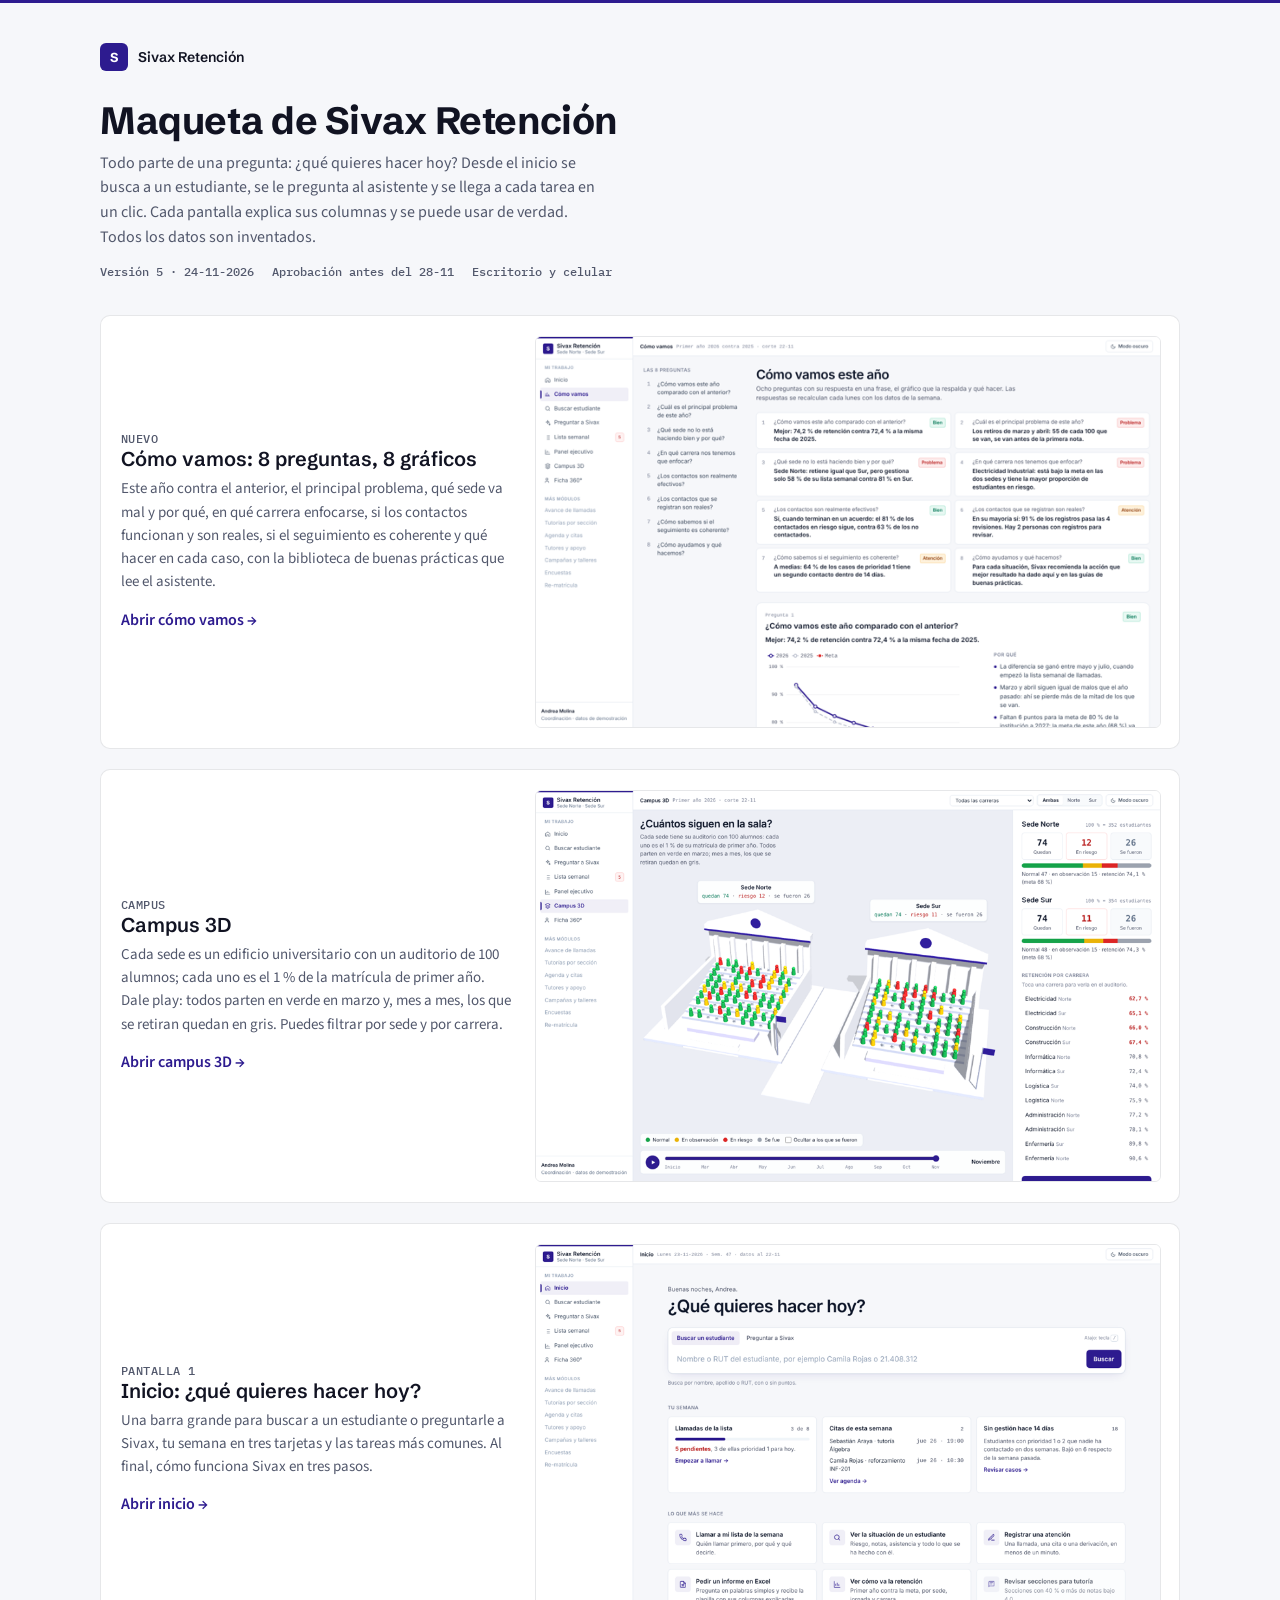
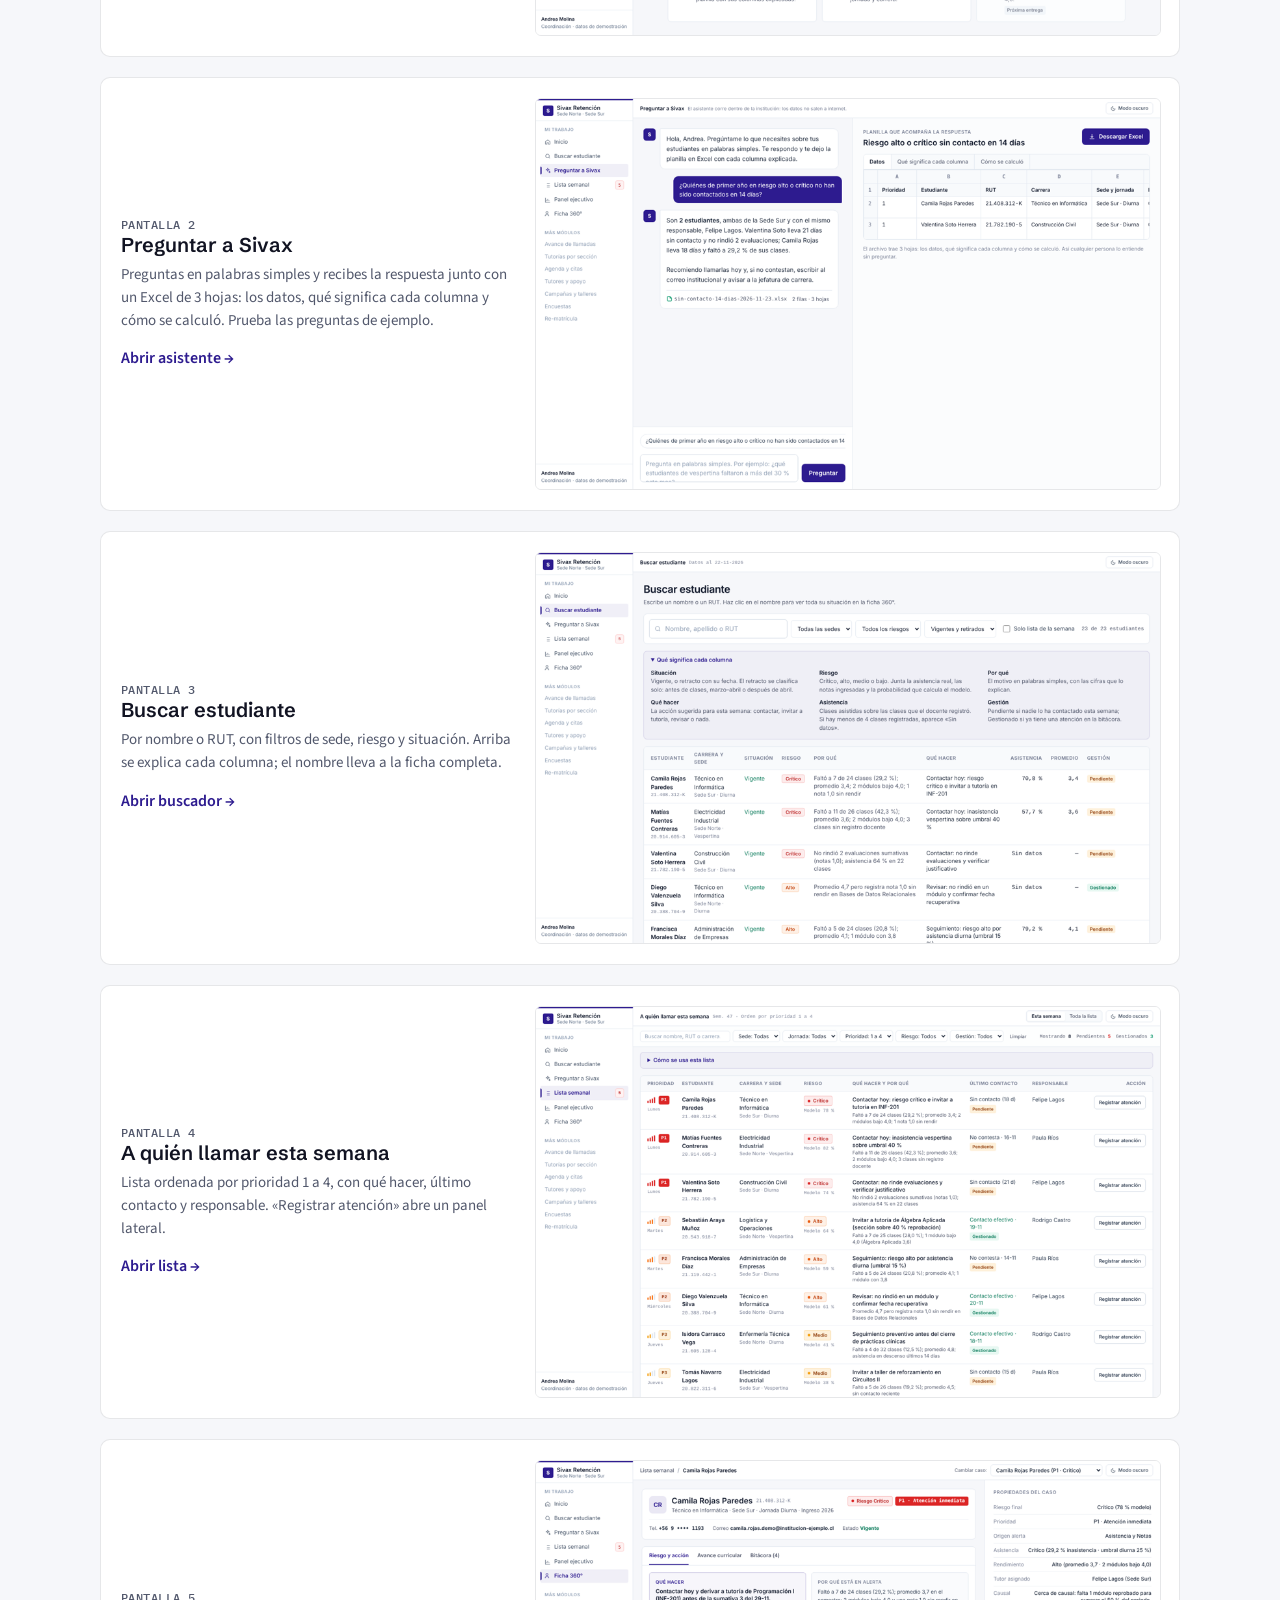
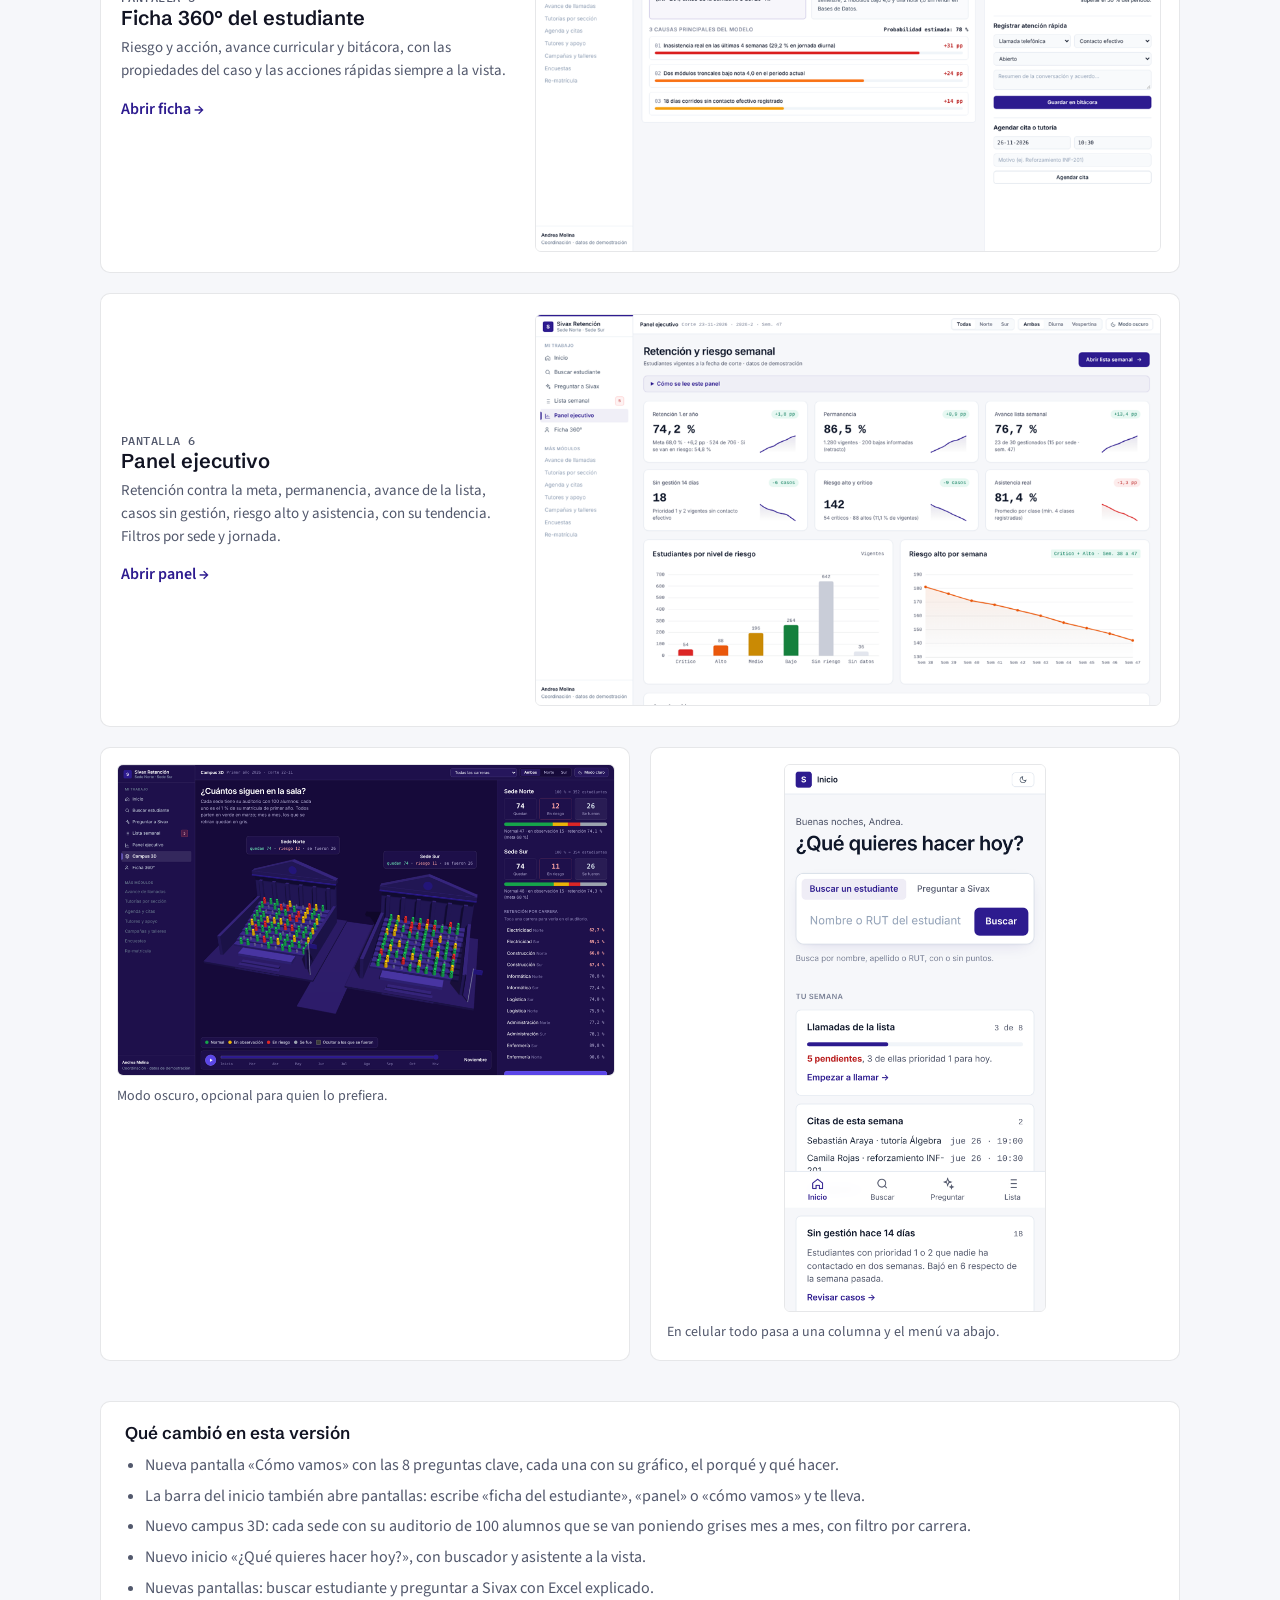
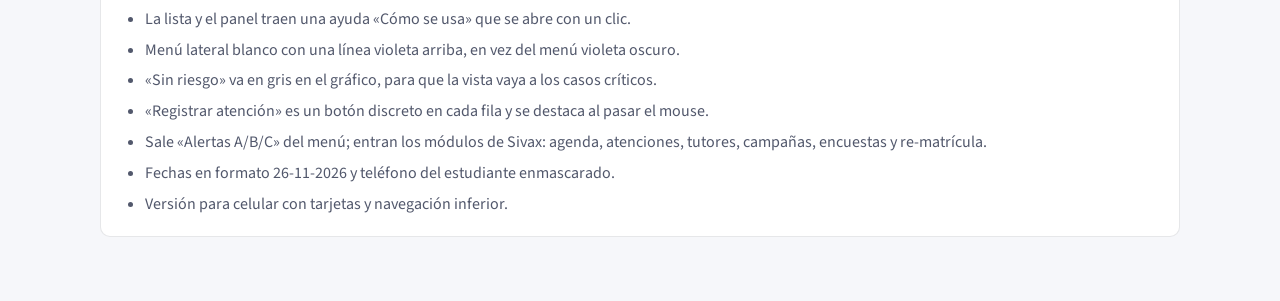
==== index.html @ 473eef45 "Publicar maqueta interactiva de Sivax Retención" ====
<!doctype html>
<html lang="es-CL">
<head>
  <meta charset="utf-8">
  <meta name="viewport" content="width=device-width, initial-scale=1, viewport-fit=cover">
  <title>Maqueta Sivax Retención</title>
  <link rel="icon" type="image/svg+xml" href="favicon.svg">
  <link rel="stylesheet" href="https://fonts.googleapis.com/css2?family=Schibsted+Grotesk:wght@600;700&family=Source+Sans+3:wght@400;600&family=IBM+Plex+Mono:wght@500&display=swap">
  <style>
  /* Portada sobria: lista de pantallas con su captura, ancho de lectura */
  :root {
    color-scheme: light; box-sizing: border-box;
    padding-top: env(safe-area-inset-top, 0px); padding-bottom: env(safe-area-inset-bottom, 0px);
    --bg: #f6f7fa; --surface: #ffffff; --fg: #111322; --muted: #52586c;
    --line: rgba(15,23,42,.10); --brand: #2d1b8f; --brand-soft: rgba(45,27,143,.07);
    --display: "Schibsted Grotesk", system-ui, sans-serif;
    --body: "Source Sans 3", system-ui, sans-serif;
    --mono: "IBM Plex Mono", ui-monospace, monospace;
  }
  html { scroll-padding-top: env(safe-area-inset-top, 0px); }
  img { max-width: 100%; }
  [hidden]:not([hidden="until-found" i]) { display: none !important; }
  @media (prefers-color-scheme: dark) { :root:not([data-theme="light"]) {
    --bg: #160a3a; --surface: #1e104b; --fg: #f3f2fb; --muted: #b3add4;
    --line: rgba(255,255,255,.12); --brand: #a99cfa; --brand-soft: rgba(139,124,246,.14); color-scheme: dark } }
  :root[data-theme="dark"] {
    --bg: #160a3a; --surface: #1e104b; --fg: #f3f2fb; --muted: #b3add4;
    --line: rgba(255,255,255,.12); --brand: #a99cfa; --brand-soft: rgba(139,124,246,.14); color-scheme: dark }
  body { margin: 0; padding: 0; background: var(--bg); color: var(--fg); font: 16px/1.55 var(--body); }
  .wrap { max-width: 1080px; margin: 0 auto; padding-block: 40px 64px;
    padding-left: max(16px, env(safe-area-inset-left, 0px)); padding-right: max(16px, env(safe-area-inset-right, 0px)); }
  .top { border-top: 3px solid var(--brand); }
  .marca { display: flex; align-items: center; gap: 10px; font: 600 14px var(--display); }
  .marca b { width: 28px; height: 28px; border-radius: 6px; background: #2d1b8f; color: #fff; display: grid; place-items: center; font-size: 13px; }
  h1 { font: 700 clamp(28px, 4vw, 38px)/1.15 var(--display); margin: 28px 0 8px; text-wrap: balance; letter-spacing: -.01em; }
  .bajada { color: var(--muted); max-width: 62ch; margin: 0; }
  .meta { font: 500 12px var(--mono); color: var(--muted); margin-top: 14px; display: flex; flex-wrap: wrap; gap: 8px 18px; }
  .pantallas { display: grid; gap: 20px; margin-top: 36px; }
  .p { display: grid; grid-template-columns: minmax(0, 1fr) minmax(0, 1.6fr); gap: 24px; align-items: center;
    background: var(--surface); border: 1px solid var(--line); border-radius: 10px; padding: 20px; color: inherit; text-decoration: none; }
  .p:hover, .p:focus-visible { border-color: var(--brand); outline: none; }
  .p img { width: 100%; border: 1px solid var(--line); border-radius: 6px; display: block; }
  .p h2 { font: 600 20px var(--display); margin: 0 0 6px; }
  .p p { margin: 0; color: var(--muted); font-size: 15px; }
  .p .ir { margin-top: 14px; font-weight: 600; color: var(--brand); }
  .num { font: 500 12px var(--mono); color: var(--muted); letter-spacing: .04em; text-transform: uppercase; }
  .cambios { margin-top: 40px; background: var(--surface); border: 1px solid var(--line); border-radius: 10px; padding: 20px 24px; }
  .cambios h2 { font: 600 17px var(--display); margin: 0 0 10px; }
  .cambios ul { margin: 0; padding-left: 20px; color: var(--muted); display: grid; gap: 6px; }
  .extra { display: grid; grid-template-columns: 1fr 1fr; gap: 20px; margin-top: 20px; }
  .extra figure { margin: 0; background: var(--surface); border: 1px solid var(--line); border-radius: 10px; padding: 16px; }
  .extra img { width: 100%; border-radius: 6px; border: 1px solid var(--line); display: block; }
  .extra .movil img { max-width: 260px; margin: 0 auto; }
  figcaption { font-size: 14px; color: var(--muted); margin-top: 10px; }
  @media (max-width: 720px) { .p, .extra { grid-template-columns: 1fr; } }
  </style>
</head>
<body>
<div class="top"></div>
<div class="wrap">
  <div class="marca"><b>S</b>Sivax Retención</div>
  <h1>Maqueta de Sivax Retención</h1>
  <p class="bajada">Todo parte de una pregunta: ¿qué quieres hacer hoy? Desde el inicio se busca a un estudiante, se le pregunta al asistente y se llega a cada tarea en un clic. Cada pantalla explica sus columnas y se puede usar de verdad. Todos los datos son inventados.</p>
  <div class="meta"><span>Versión 5 · 24-11-2026</span><span>Aprobación antes del 28-11</span><span>Escritorio y celular</span></div>

  <div class="pantallas">
    <a class="p" href="diagnostico.html">
      <div><div class="num">Nuevo</div><h2>Cómo vamos: 8 preguntas, 8 gráficos</h2><p>Este año contra el anterior, el principal problema, qué sede va mal y por qué, en qué carrera enfocarse, si los contactos funcionan y son reales, si el seguimiento es coherente y qué hacer en cada caso, con la biblioteca de buenas prácticas que lee el asistente.</p><div class="ir">Abrir cómo vamos →</div></div>
      <img src="img/diagnostico.png" alt="Captura de cómo vamos">
    </a>
    <a class="p" href="campus3d.html">
      <div><div class="num">Campus</div><h2>Campus 3D</h2><p>Cada sede es un edificio universitario con un auditorio de 100 alumnos; cada uno es el 1 % de la matrícula de primer año. Dale play: todos parten en verde en marzo y, mes a mes, los que se retiran quedan en gris. Puedes filtrar por sede y por carrera.</p><div class="ir">Abrir campus 3D →</div></div>
      <img src="img/campus3d.png" alt="Captura del campus 3D">
    </a>
    <a class="p" href="inicio.html">
      <div><div class="num">Pantalla 1</div><h2>Inicio: ¿qué quieres hacer hoy?</h2><p>Una barra grande para buscar a un estudiante o preguntarle a Sivax, tu semana en tres tarjetas y las tareas más comunes. Al final, cómo funciona Sivax en tres pasos.</p><div class="ir">Abrir inicio →</div></div>
      <img src="img/inicio.png" alt="Captura del inicio">
    </a>
    <a class="p" href="asistente.html">
      <div><div class="num">Pantalla 2</div><h2>Preguntar a Sivax</h2><p>Preguntas en palabras simples y recibes la respuesta junto con un Excel de 3 hojas: los datos, qué significa cada columna y cómo se calculó. Prueba las preguntas de ejemplo.</p><div class="ir">Abrir asistente →</div></div>
      <img src="img/asistente.png" alt="Captura del asistente">
    </a>
    <a class="p" href="buscar.html">
      <div><div class="num">Pantalla 3</div><h2>Buscar estudiante</h2><p>Por nombre o RUT, con filtros de sede, riesgo y situación. Arriba se explica cada columna; el nombre lleva a la ficha completa.</p><div class="ir">Abrir buscador →</div></div>
      <img src="img/buscar.png" alt="Captura del buscador">
    </a>
    <a class="p" href="lista.html">
      <div><div class="num">Pantalla 4</div><h2>A quién llamar esta semana</h2><p>Lista ordenada por prioridad 1 a 4, con qué hacer, último contacto y responsable. «Registrar atención» abre un panel lateral.</p><div class="ir">Abrir lista →</div></div>
      <img src="img/lista.png" alt="Captura de la lista semanal">
    </a>
    <a class="p" href="ficha.html">
      <div><div class="num">Pantalla 5</div><h2>Ficha 360° del estudiante</h2><p>Riesgo y acción, avance curricular y bitácora, con las propiedades del caso y las acciones rápidas siempre a la vista.</p><div class="ir">Abrir ficha →</div></div>
      <img src="img/ficha.png" alt="Captura de la ficha 360°">
    </a>
    <a class="p" href="panel.html">
      <div><div class="num">Pantalla 6</div><h2>Panel ejecutivo</h2><p>Retención contra la meta, permanencia, avance de la lista, casos sin gestión, riesgo alto y asistencia, con su tendencia. Filtros por sede y jornada.</p><div class="ir">Abrir panel →</div></div>
      <img src="img/panel.png" alt="Captura del panel ejecutivo">
    </a>
  </div>

  <div class="extra">
    <figure><img src="img/campus3d-dark.png" alt="Campus 3D en modo oscuro"><figcaption>Modo oscuro, opcional para quien lo prefiera.</figcaption></figure>
    <figure class="movil"><img src="img/inicio-m.png" alt="Inicio en celular"><figcaption>En celular todo pasa a una columna y el menú va abajo.</figcaption></figure>
  </div>

  <section class="cambios">
    <h2>Qué cambió en esta versión</h2>
    <ul>
      <li>Nueva pantalla «Cómo vamos» con las 8 preguntas clave, cada una con su gráfico, el porqué y qué hacer.</li>
      <li>La barra del inicio también abre pantallas: escribe «ficha del estudiante», «panel» o «cómo vamos» y te lleva.</li>
      <li>Nuevo campus 3D: cada sede con su auditorio de 100 alumnos que se van poniendo grises mes a mes, con filtro por carrera.</li>
      <li>Nuevo inicio «¿Qué quieres hacer hoy?», con buscador y asistente a la vista.</li>
      <li>Nuevas pantallas: buscar estudiante y preguntar a Sivax con Excel explicado.</li>
      <li>La lista y el panel traen una ayuda «Cómo se usa» que se abre con un clic.</li>
      <li>Menú lateral blanco con una línea violeta arriba, en vez del menú violeta oscuro.</li>
      <li>«Sin riesgo» va en gris en el gráfico, para que la vista vaya a los casos críticos.</li>
      <li>«Registrar atención» es un botón discreto en cada fila y se destaca al pasar el mouse.</li>
      <li>Sale «Alertas A/B/C» del menú; entran los módulos de Sivax: agenda, atenciones, tutores, campañas, encuestas y re-matrícula.</li>
      <li>Fechas en formato 26-11-2026 y teléfono del estudiante enmascarado.</li>
      <li>Versión para celular con tarjetas y navegación inferior.</li>
    </ul>
  </section>
</div>

</body></html>
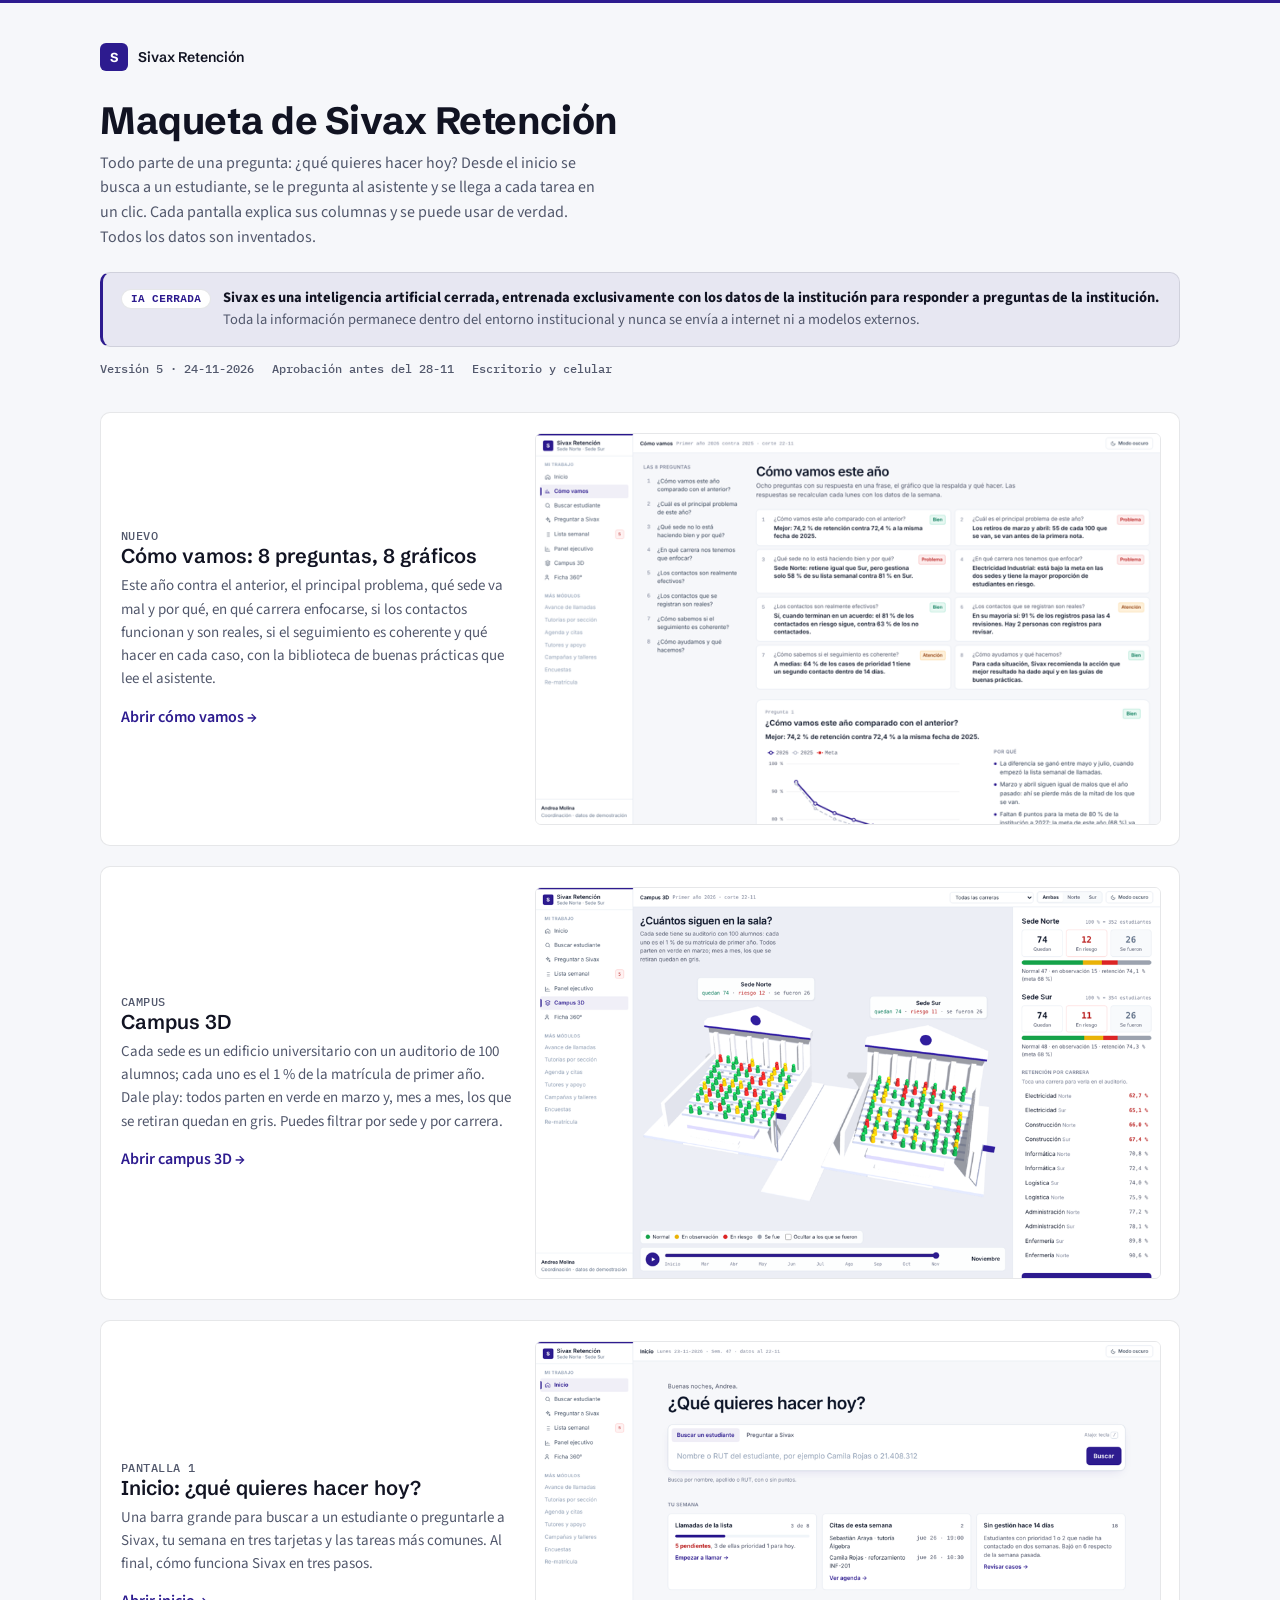
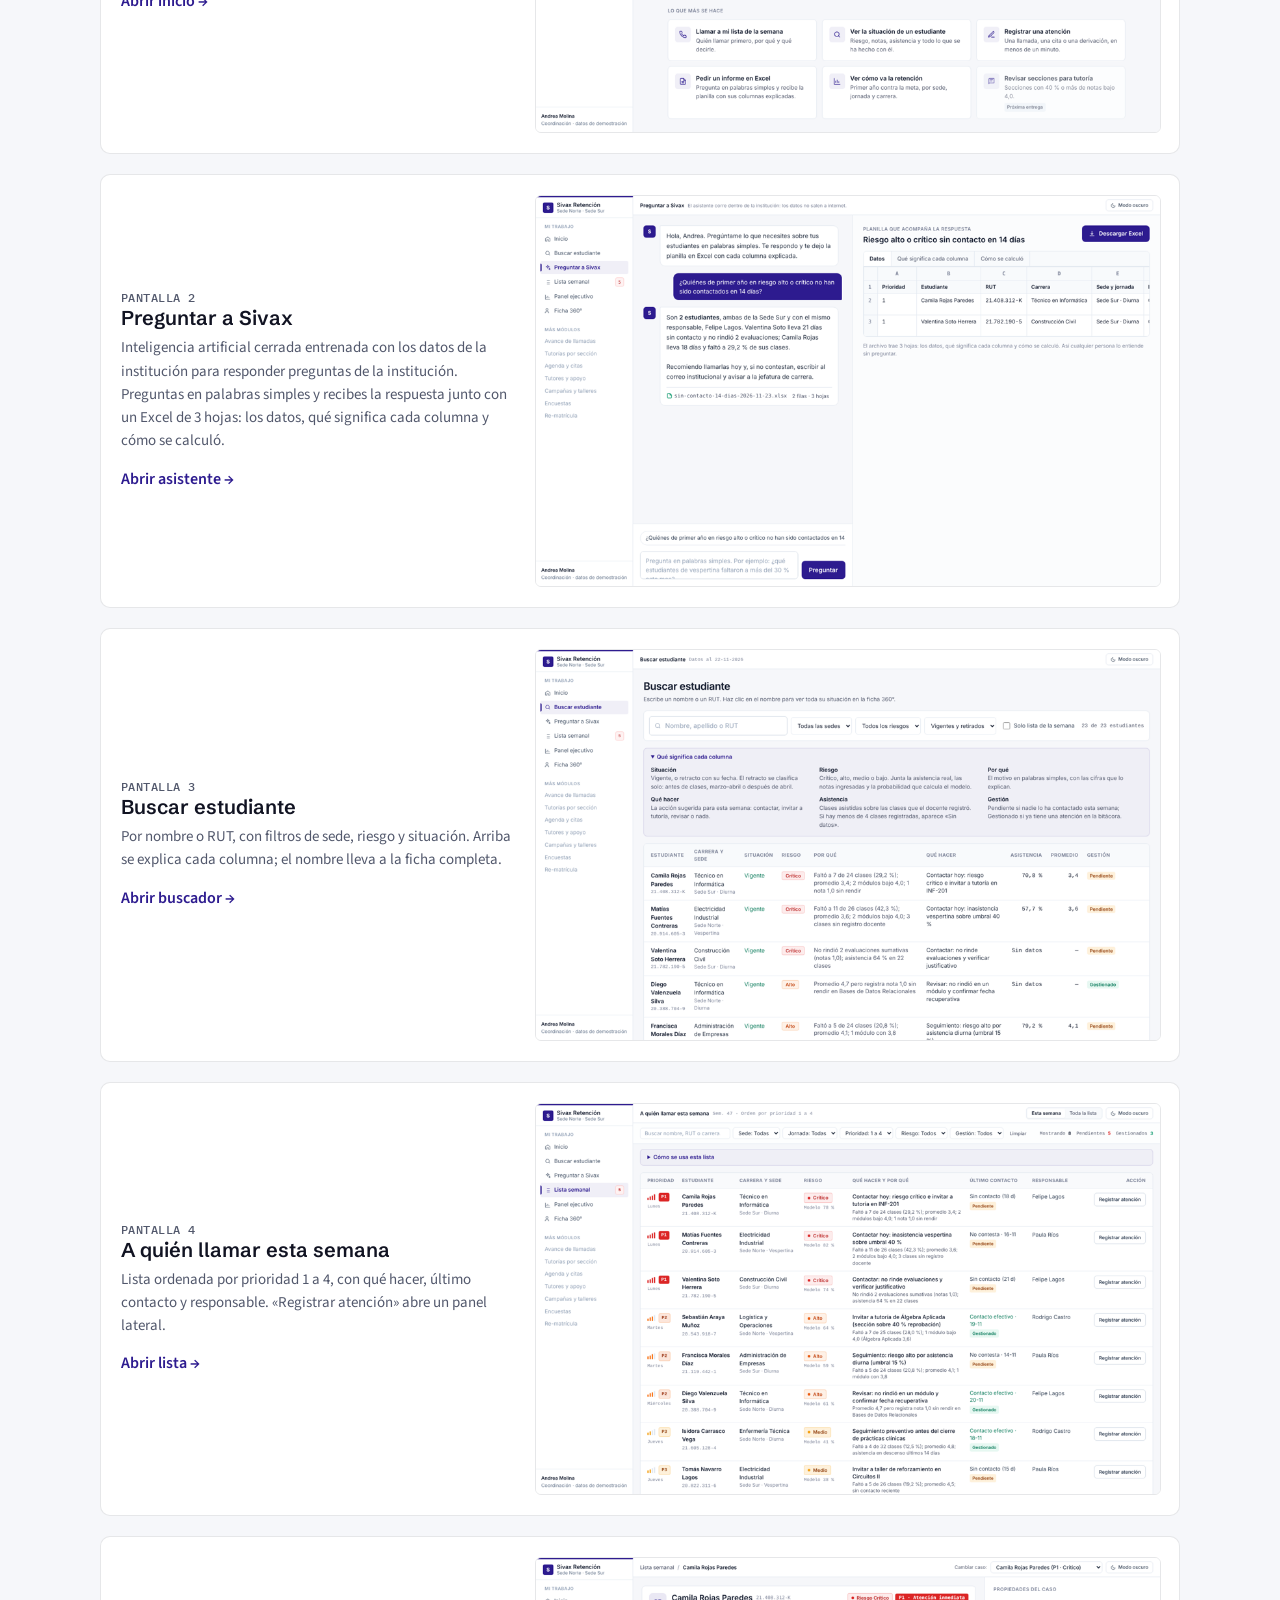
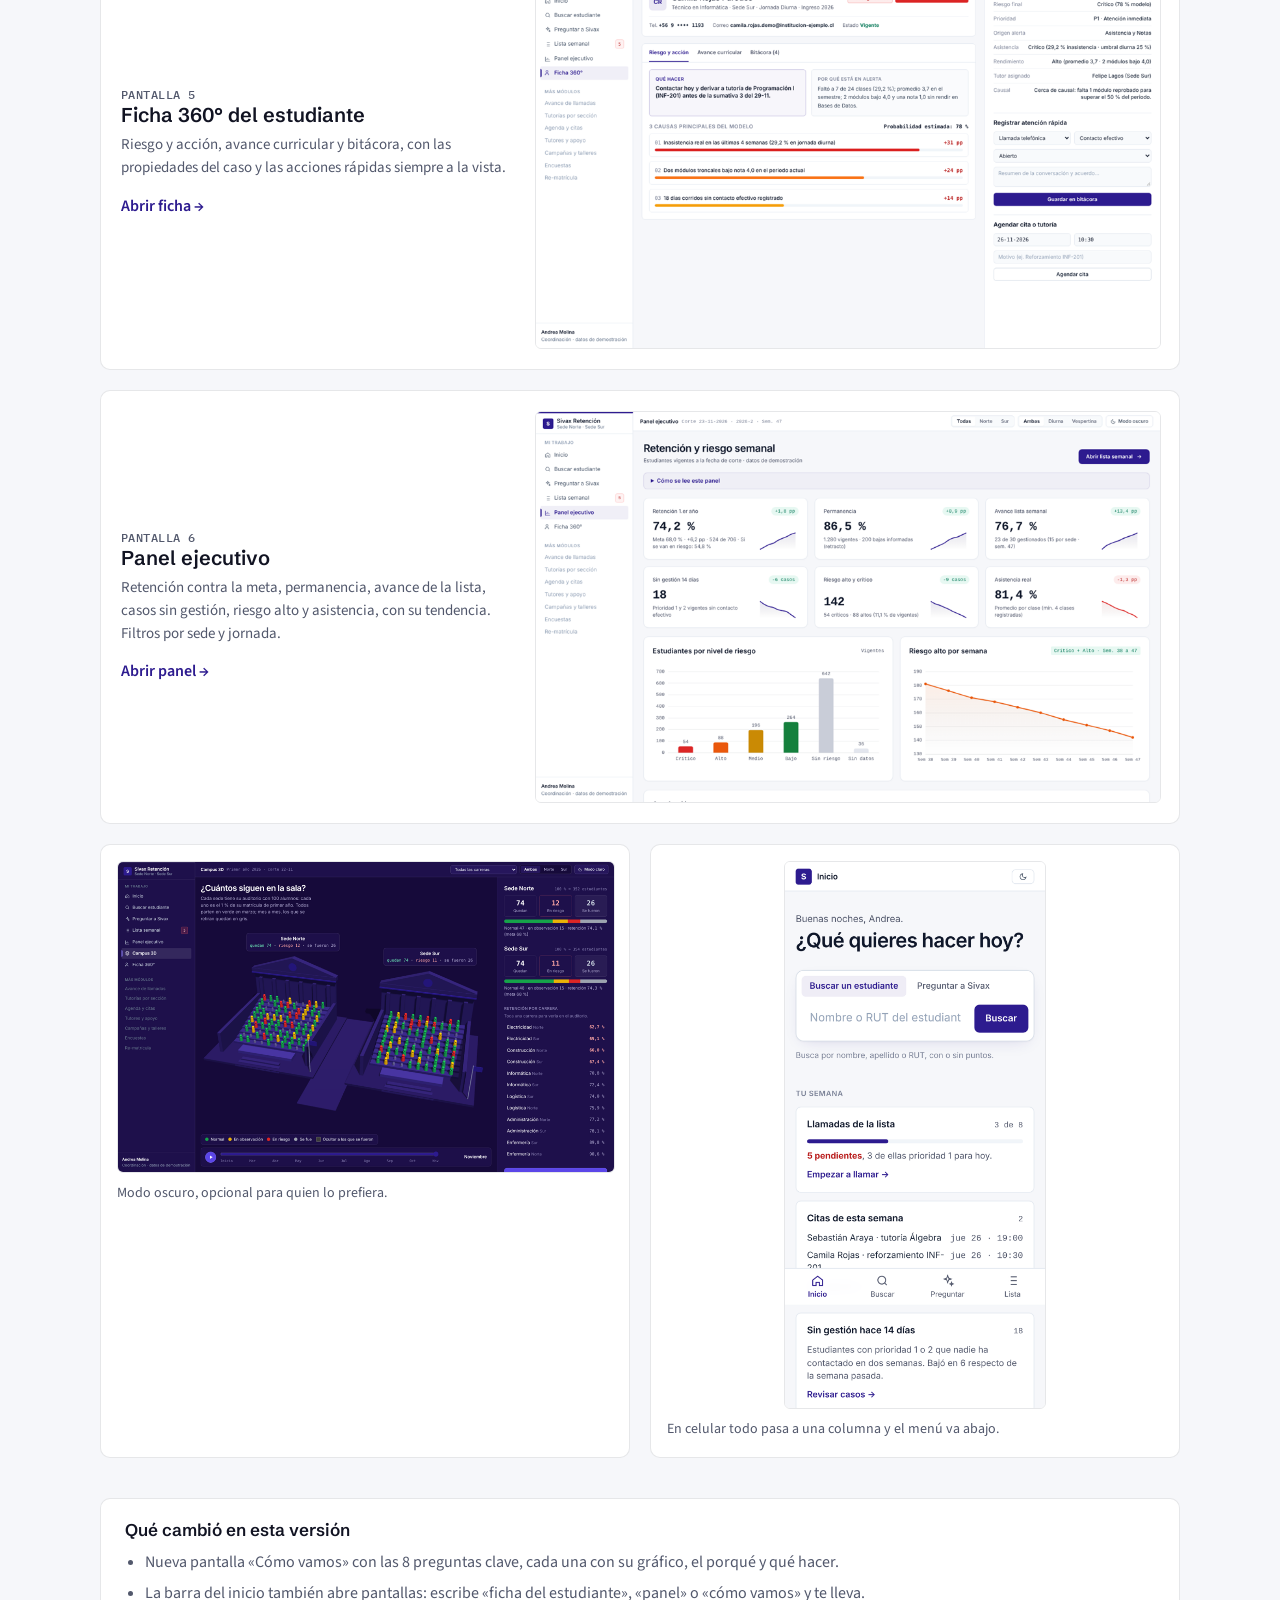
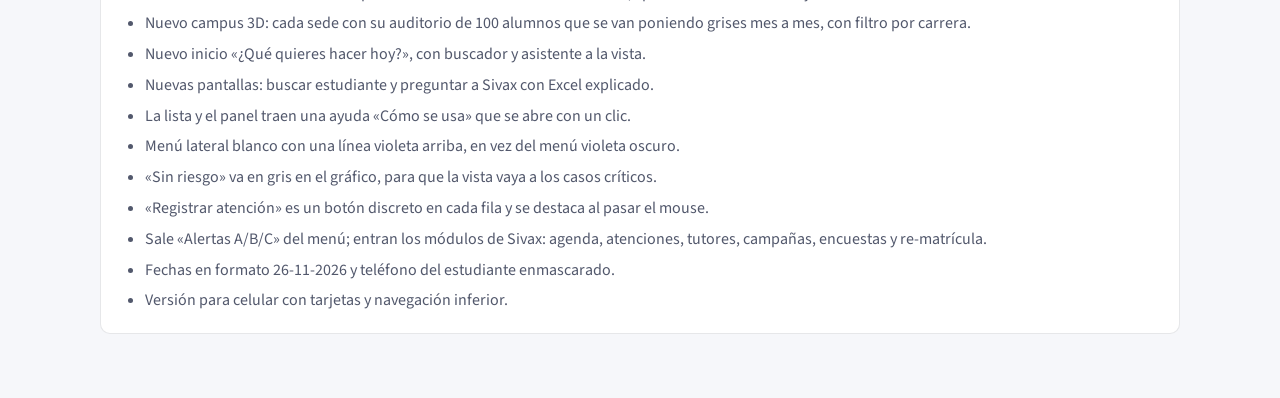
==== commit 1ec5a91f: "Corregir carga local de ECharts y agregar descripción de Sivax como IA cerrada institucional" ====
--- a/index.html
+++ b/index.html
@@ -52,7 +52,11 @@
   .extra img { width: 100%; border-radius: 6px; border: 1px solid var(--line); display: block; }
   .extra .movil img { max-width: 260px; margin: 0 auto; }
   figcaption { font-size: 14px; color: var(--muted); margin-top: 10px; }
-  @media (max-width: 720px) { .p, .extra { grid-template-columns: 1fr; } }
+  .ia-banner { margin-top: 22px; background: var(--brand-soft); border: 1px solid var(--line); border-left: 3px solid var(--brand); border-radius: 10px; padding: 14px 18px; display: flex; gap: 12px; align-items: flex-start; }
+  .ia-banner strong { color: var(--fg); }
+  .ia-banner p { margin: 0; font-size: 14.5px; color: var(--muted); }
+  .ia-tag { font: 600 11px var(--mono); text-transform: uppercase; letter-spacing: .04em; color: var(--brand); background: var(--surface); border: 1px solid var(--line); border-radius: 999px; padding: 3px 9px; white-space: nowrap; flex-shrink: 0; margin-top: 2px; }
+  @media (max-width: 720px) { .p, .extra { grid-template-columns: 1fr; } .ia-banner { flex-direction: column; gap: 8px; } }
   </style>
 </head>
 <body>
@@ -61,6 +65,10 @@
   <div class="marca"><b>S</b>Sivax Retención</div>
   <h1>Maqueta de Sivax Retención</h1>
   <p class="bajada">Todo parte de una pregunta: ¿qué quieres hacer hoy? Desde el inicio se busca a un estudiante, se le pregunta al asistente y se llega a cada tarea en un clic. Cada pantalla explica sus columnas y se puede usar de verdad. Todos los datos son inventados.</p>
+  <div class="ia-banner" role="note">
+    <span class="ia-tag">IA cerrada</span>
+    <p><strong>Sivax es una inteligencia artificial cerrada, entrenada exclusivamente con los datos de la institución para responder a preguntas de la institución.</strong> Toda la información permanece dentro del entorno institucional y nunca se envía a internet ni a modelos externos.</p>
+  </div>
   <div class="meta"><span>Versión 5 · 24-11-2026</span><span>Aprobación antes del 28-11</span><span>Escritorio y celular</span></div>
 
   <div class="pantallas">
@@ -77,7 +85,7 @@
       <img src="img/inicio.png" alt="Captura del inicio">
     </a>
     <a class="p" href="asistente.html">
-      <div><div class="num">Pantalla 2</div><h2>Preguntar a Sivax</h2><p>Preguntas en palabras simples y recibes la respuesta junto con un Excel de 3 hojas: los datos, qué significa cada columna y cómo se calculó. Prueba las preguntas de ejemplo.</p><div class="ir">Abrir asistente →</div></div>
+      <div><div class="num">Pantalla 2</div><h2>Preguntar a Sivax</h2><p>Inteligencia artificial cerrada entrenada con los datos de la institución para responder preguntas de la institución. Preguntas en palabras simples y recibes la respuesta junto con un Excel de 3 hojas: los datos, qué significa cada columna y cómo se calculó.</p><div class="ir">Abrir asistente →</div></div>
       <img src="img/asistente.png" alt="Captura del asistente">
     </a>
     <a class="p" href="buscar.html">
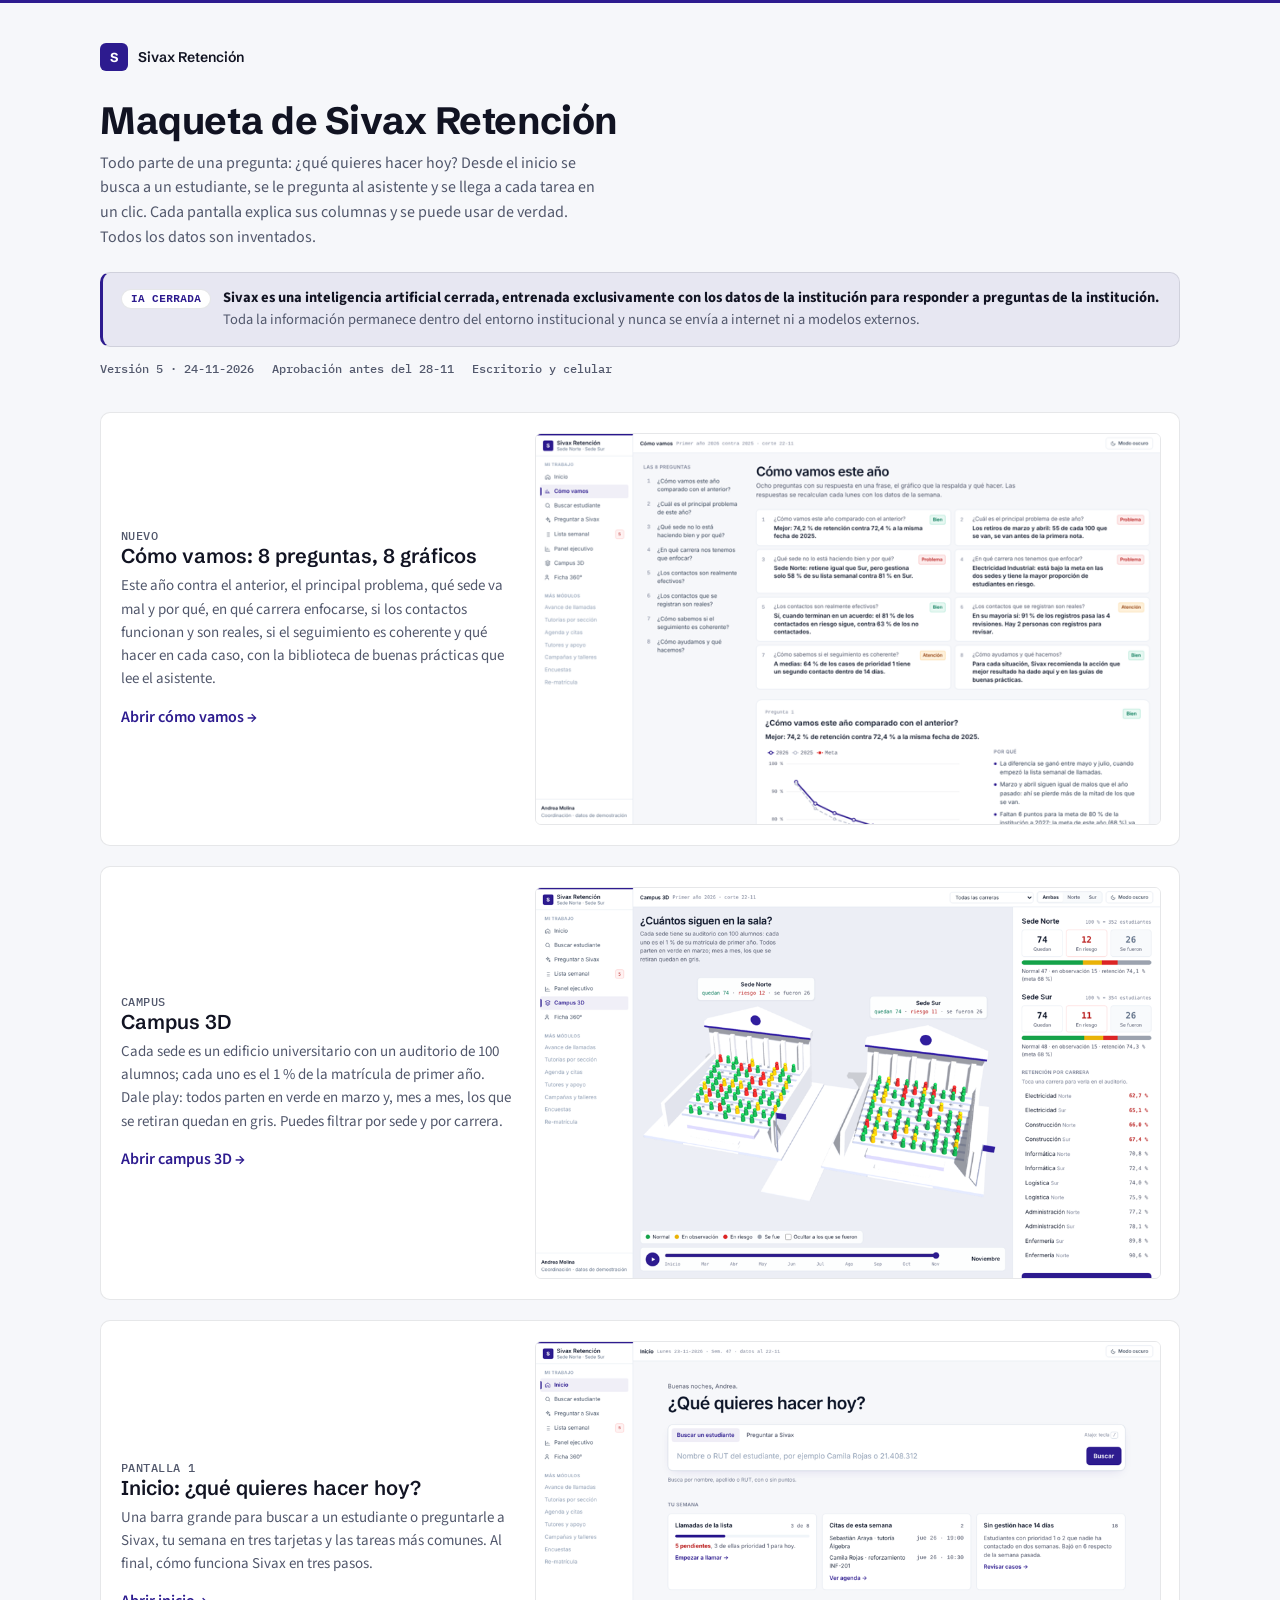
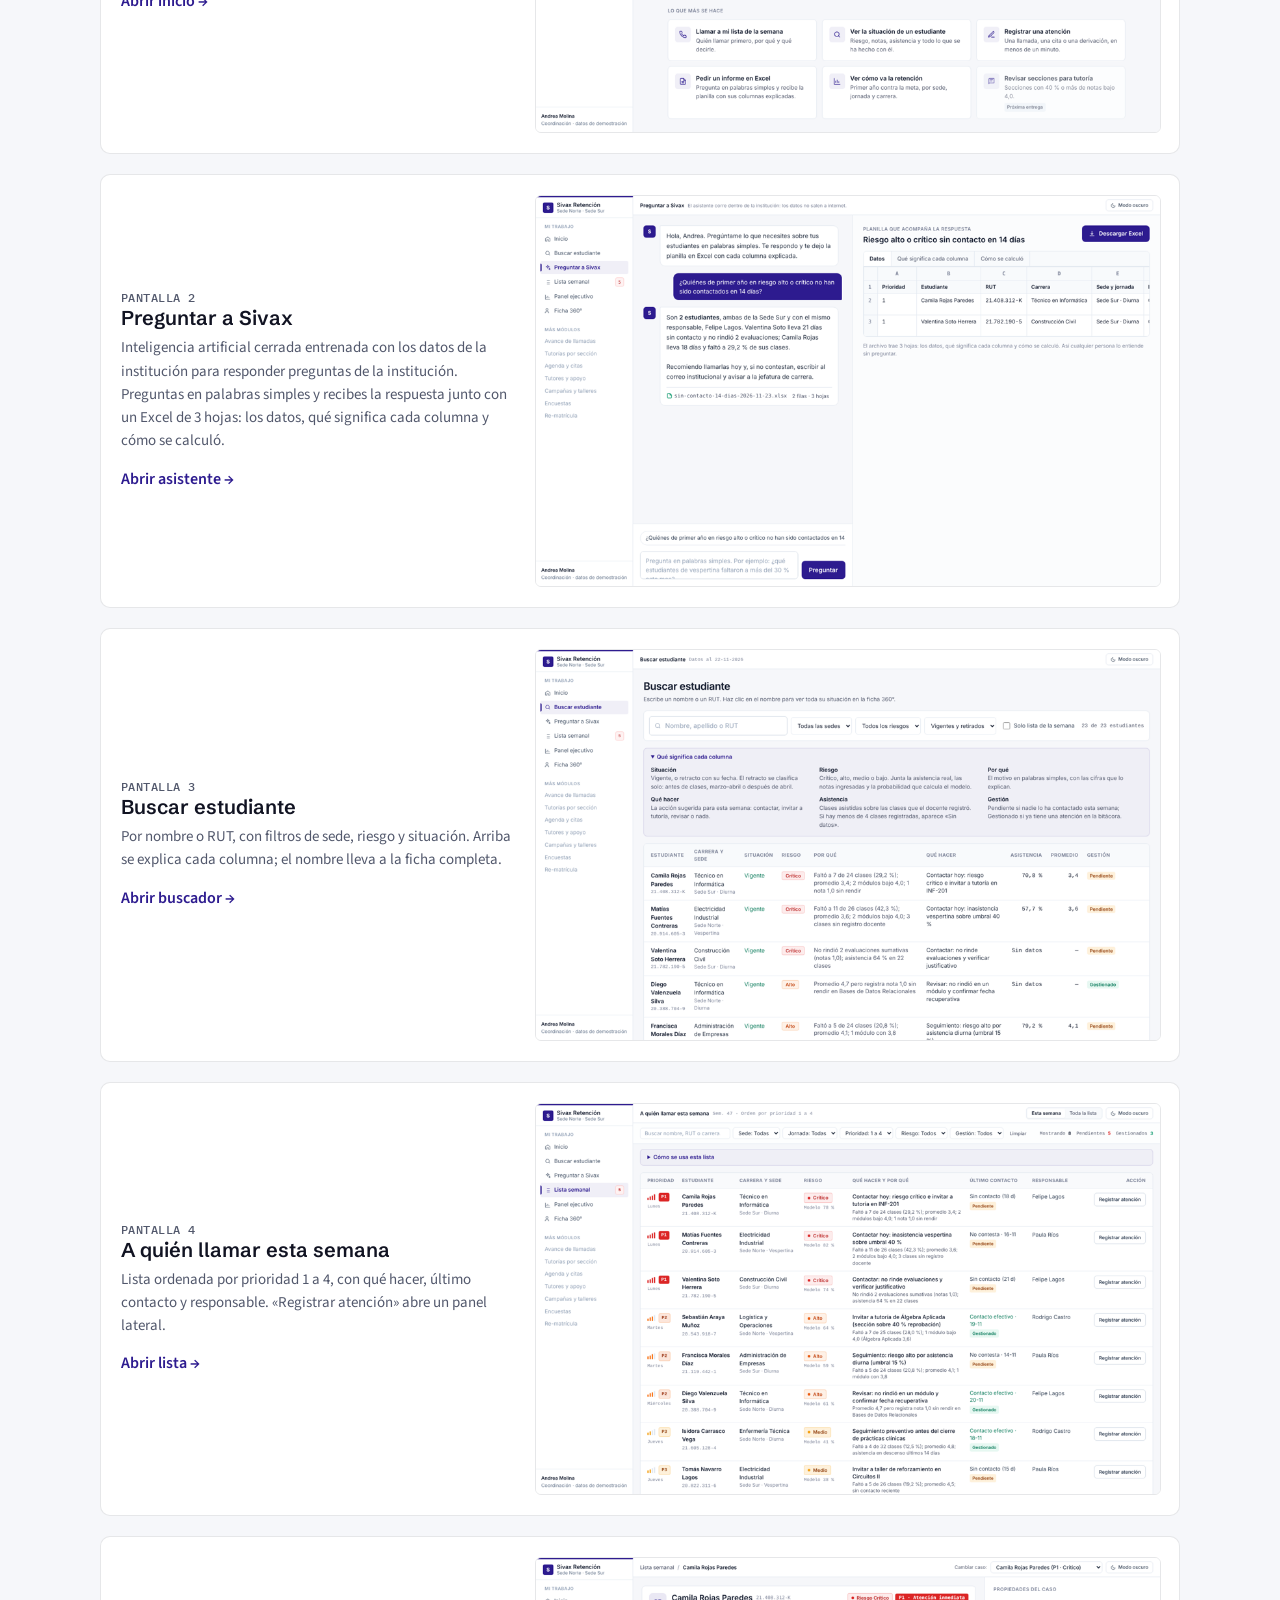
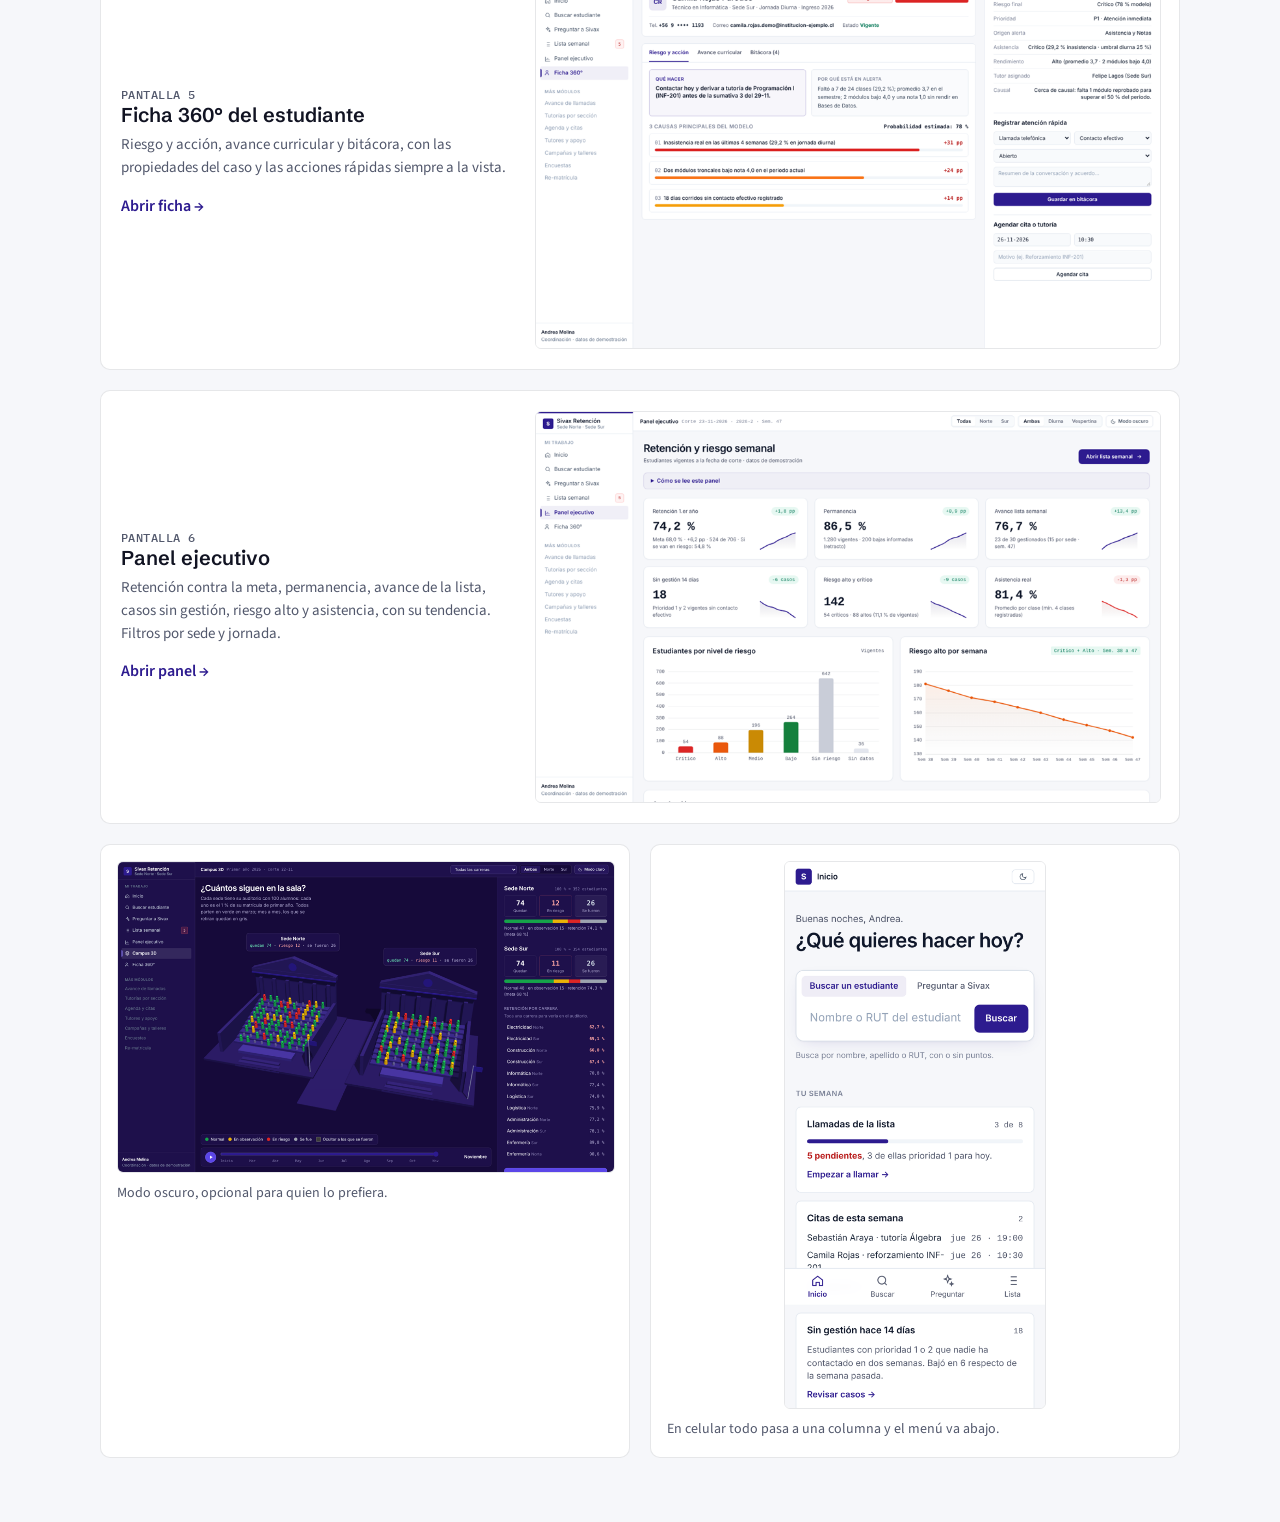
==== commit 43063bef: "Quitar sección Qué cambió en esta versión de la portada" ====
--- a/index.html
+++ b/index.html
@@ -44,9 +44,6 @@
   .p p { margin: 0; color: var(--muted); font-size: 15px; }
   .p .ir { margin-top: 14px; font-weight: 600; color: var(--brand); }
   .num { font: 500 12px var(--mono); color: var(--muted); letter-spacing: .04em; text-transform: uppercase; }
-  .cambios { margin-top: 40px; background: var(--surface); border: 1px solid var(--line); border-radius: 10px; padding: 20px 24px; }
-  .cambios h2 { font: 600 17px var(--display); margin: 0 0 10px; }
-  .cambios ul { margin: 0; padding-left: 20px; color: var(--muted); display: grid; gap: 6px; }
   .extra { display: grid; grid-template-columns: 1fr 1fr; gap: 20px; margin-top: 20px; }
   .extra figure { margin: 0; background: var(--surface); border: 1px solid var(--line); border-radius: 10px; padding: 16px; }
   .extra img { width: 100%; border-radius: 6px; border: 1px solid var(--line); display: block; }
@@ -110,24 +107,6 @@
     <figure><img src="img/campus3d-dark.png" alt="Campus 3D en modo oscuro"><figcaption>Modo oscuro, opcional para quien lo prefiera.</figcaption></figure>
     <figure class="movil"><img src="img/inicio-m.png" alt="Inicio en celular"><figcaption>En celular todo pasa a una columna y el menú va abajo.</figcaption></figure>
   </div>
-
-  <section class="cambios">
-    <h2>Qué cambió en esta versión</h2>
-    <ul>
-      <li>Nueva pantalla «Cómo vamos» con las 8 preguntas clave, cada una con su gráfico, el porqué y qué hacer.</li>
-      <li>La barra del inicio también abre pantallas: escribe «ficha del estudiante», «panel» o «cómo vamos» y te lleva.</li>
-      <li>Nuevo campus 3D: cada sede con su auditorio de 100 alumnos que se van poniendo grises mes a mes, con filtro por carrera.</li>
-      <li>Nuevo inicio «¿Qué quieres hacer hoy?», con buscador y asistente a la vista.</li>
-      <li>Nuevas pantallas: buscar estudiante y preguntar a Sivax con Excel explicado.</li>
-      <li>La lista y el panel traen una ayuda «Cómo se usa» que se abre con un clic.</li>
-      <li>Menú lateral blanco con una línea violeta arriba, en vez del menú violeta oscuro.</li>
-      <li>«Sin riesgo» va en gris en el gráfico, para que la vista vaya a los casos críticos.</li>
-      <li>«Registrar atención» es un botón discreto en cada fila y se destaca al pasar el mouse.</li>
-      <li>Sale «Alertas A/B/C» del menú; entran los módulos de Sivax: agenda, atenciones, tutores, campañas, encuestas y re-matrícula.</li>
-      <li>Fechas en formato 26-11-2026 y teléfono del estudiante enmascarado.</li>
-      <li>Versión para celular con tarjetas y navegación inferior.</li>
-    </ul>
-  </section>
 </div>
 
 </body></html>
